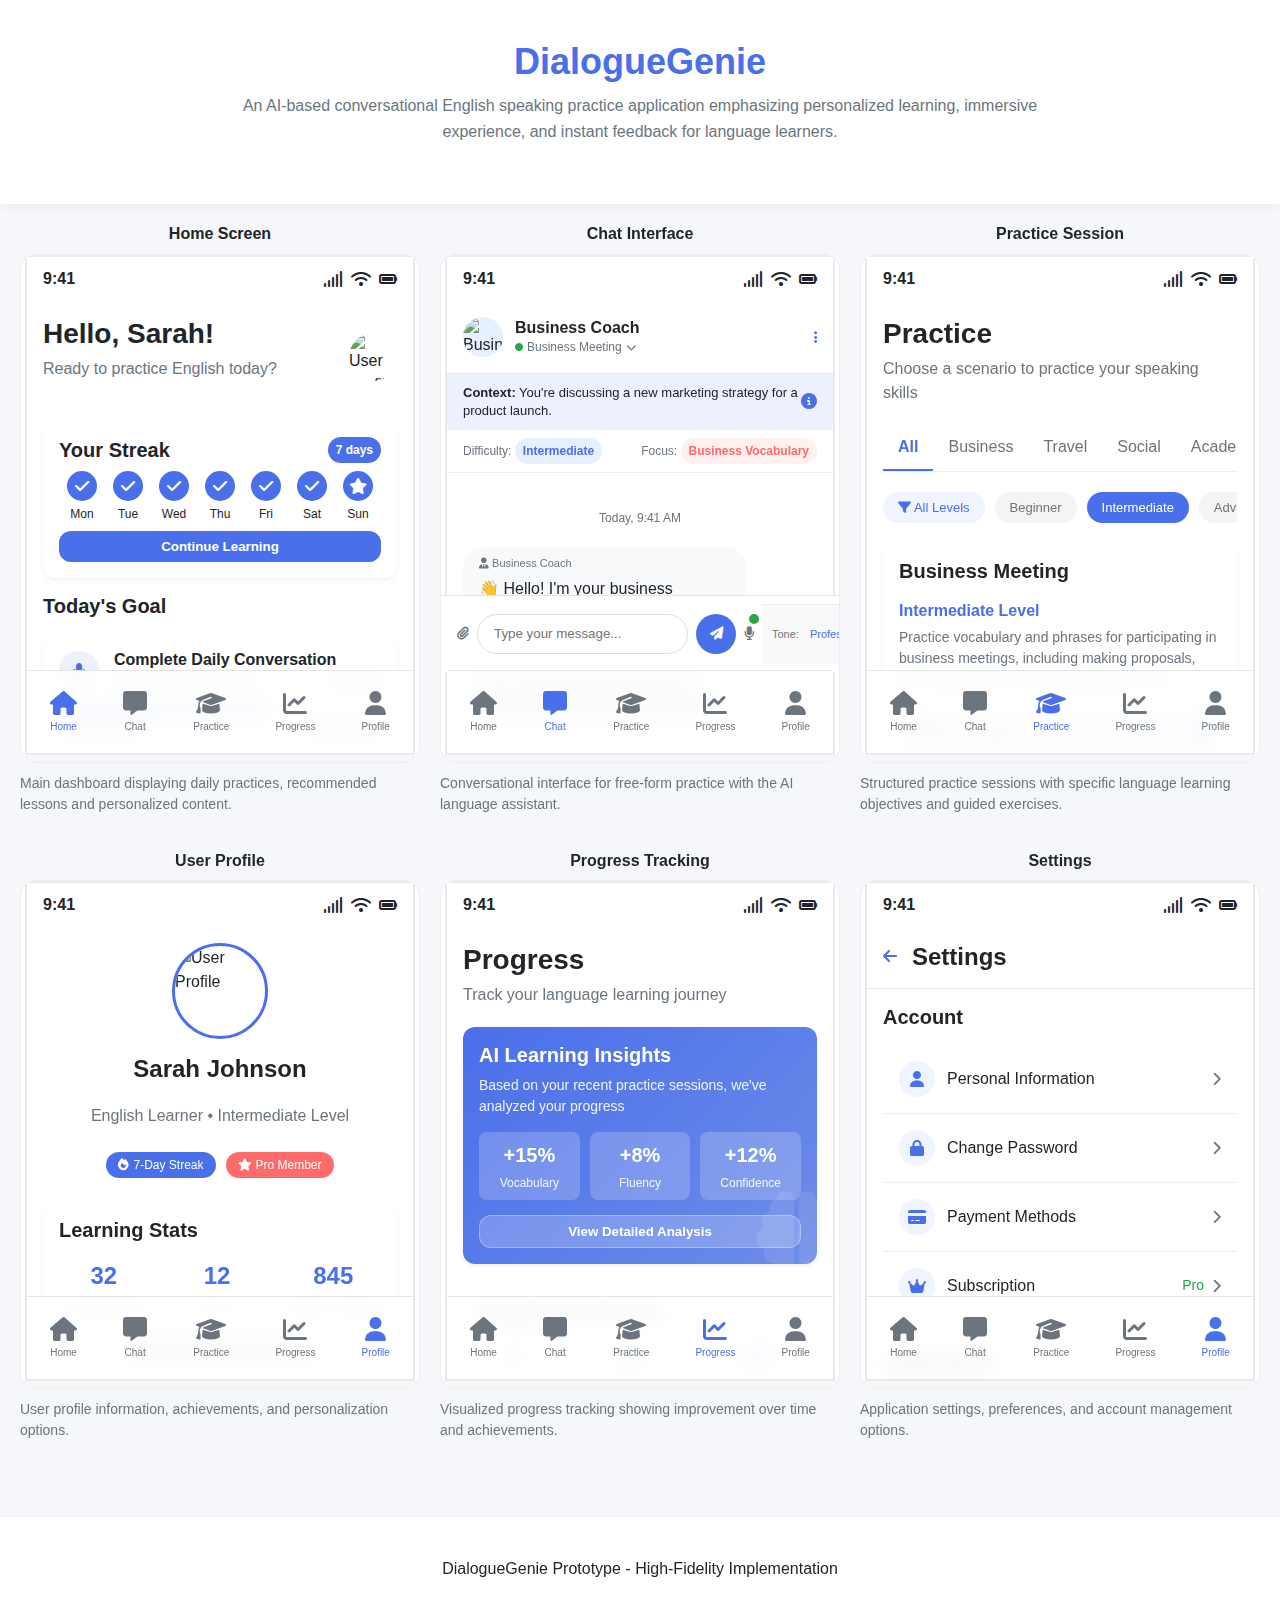
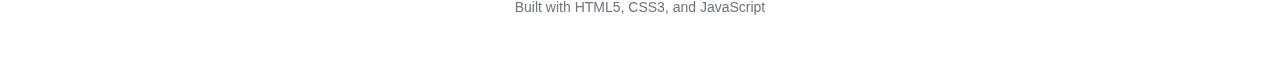
==== index.html @ bced8ba0 "test1" ====
<!DOCTYPE html>
<html lang="en">
<head>
  <meta charset="UTF-8">
  <meta name="viewport" content="width=device-width, initial-scale=1.0">
  <title>DialogueGenie - Language Learning App</title>
  <link rel="stylesheet" href="css/styles.css">
  <link rel="stylesheet" href="https://cdnjs.cloudflare.com/ajax/libs/font-awesome/6.4.0/css/all.min.css">
  <style>
    body {
      font-family: var(--font-family);
      background-color: #f5f7fa;
      margin: 0;
      padding: 0;
    }
    
    .project-header {
      text-align: center;
      padding: 40px 20px;
      background-color: white;
      box-shadow: 0 2px 10px rgba(0,0,0,0.05);
    }
    
    .project-title {
      font-size: 36px;
      color: var(--primary-color);
      margin-bottom: 10px;
    }
    
    .project-description {
      max-width: 800px;
      margin: 0 auto 20px;
      color: var(--text-secondary);
      line-height: 1.6;
    }
    
    .iframe-description {
      color: var(--text-secondary);
      font-size: 14px;
      margin-top: 10px;
      line-height: 1.5;
    }
  </style>
</head>
<body>
  <header class="project-header">
    <h1 class="project-title">DialogueGenie</h1>
    <p class="project-description">
      An AI-based conversational English speaking practice application emphasizing personalized learning, 
      immersive experience, and instant feedback for language learners.
    </p>
  </header>
  
  <div class="iframe-grid">
    <!-- Home Page -->
    <div class="iframe-container">
      <h2 class="iframe-title">Home Screen</h2>
      <div class="iframe-wrapper">
        <iframe src="home.html" title="Home Screen"></iframe>
      </div>
      <p class="iframe-description">
        Main dashboard displaying daily practices, recommended lessons and personalized content.
      </p>
    </div>
    
    <!-- Chat Page -->
    <div class="iframe-container">
      <h2 class="iframe-title">Chat Interface</h2>
      <div class="iframe-wrapper">
        <iframe src="chat.html" title="Chat Interface"></iframe>
      </div>
      <p class="iframe-description">
        Conversational interface for free-form practice with the AI language assistant.
      </p>
    </div>
    
    <!-- Practice Page -->
    <div class="iframe-container">
      <h2 class="iframe-title">Practice Session</h2>
      <div class="iframe-wrapper">
        <iframe src="practice.html" title="Practice Session"></iframe>
      </div>
      <p class="iframe-description">
        Structured practice sessions with specific language learning objectives and guided exercises.
      </p>
    </div>
    
    <!-- Profile Page -->
    <div class="iframe-container">
      <h2 class="iframe-title">User Profile</h2>
      <div class="iframe-wrapper">
        <iframe src="profile.html" title="User Profile"></iframe>
      </div>
      <p class="iframe-description">
        User profile information, achievements, and personalization options.
      </p>
    </div>
    
    <!-- Progress Page -->
    <div class="iframe-container">
      <h2 class="iframe-title">Progress Tracking</h2>
      <div class="iframe-wrapper">
        <iframe src="progress.html" title="Progress Tracking"></iframe>
      </div>
      <p class="iframe-description">
        Visualized progress tracking showing improvement over time and achievements.
      </p>
    </div>
    
    <!-- Settings Page -->
    <div class="iframe-container">
      <h2 class="iframe-title">Settings</h2>
      <div class="iframe-wrapper">
        <iframe src="settings.html" title="Settings"></iframe>
      </div>
      <p class="iframe-description">
        Application settings, preferences, and account management options.
      </p>
    </div>
  </div>
  
  <footer class="project-header" style="margin-top: 40px;">
    <p>DialogueGenie Prototype - High-Fidelity Implementation</p>
    <p style="font-size: 14px; color: var(--text-secondary);">
      Built with HTML5, CSS3, and JavaScript
    </p>
  </footer>
</body>
</html>
---- css/styles.css ----
/* DialogueGenie Application Styles */
/* Global CSS Variables */
:root {
  --primary-color: #4a6fea;
  --primary-dark: #3a5bd3;
  --secondary-color: #6c757d;
  --accent-color: #ff6b6b;
  --success-color: #28a745;
  --warning-color: #ffc107;
  --danger-color: #dc3545;
  --text-primary: #212529;
  --text-secondary: #6c757d;
  --text-light: #f8f9fa;
  --background-primary: #ffffff;
  --background-secondary: #f8f9fa;
  --border-radius: 12px;
  --border-radius-sm: 8px;
  --border-radius-lg: 16px;
  --spacing-xs: 4px;
  --spacing-sm: 8px;
  --spacing-md: 16px;
  --spacing-lg: 24px;
  --spacing-xl: 32px;
  --shadow-sm: 0 2px 4px rgba(0, 0, 0, 0.05);
  --shadow-md: 0 4px 6px rgba(0, 0, 0, 0.1);
  --shadow-lg: 0 10px 15px rgba(0, 0, 0, 0.1);
  --font-family: 'SF Pro Text', -apple-system, BlinkMacSystemFont, 'Segoe UI', Roboto, Oxygen, Ubuntu, Cantarell, 'Open Sans', 'Helvetica Neue', sans-serif;
}

/* Reset and Base Styles */
* {
  margin: 0;
  padding: 0;
  box-sizing: border-box;
}

body {
  font-family: var(--font-family);
  color: var(--text-primary);
  background-color: var(--background-primary);
  line-height: 1.5;
  -webkit-font-smoothing: antialiased;
}

/* Typography */
h1, h2, h3, h4, h5, h6 {
  margin-bottom: var(--spacing-md);
  font-weight: 600;
  line-height: 1.2;
}

h1 {
  font-size: 28px;
}

h2 {
  font-size: 24px;
}

h3 {
  font-size: 20px;
}

p {
  margin-bottom: var(--spacing-md);
}

a {
  color: var(--primary-color);
  text-decoration: none;
}

/* Layout Components */
.container {
  width: 100%;
  max-width: 390px; /* iPhone 16 Pro width */
  margin: 0 auto;
  padding: var(--spacing-md);
  overflow-x: hidden;
}

.screen {
  position: relative;
  border-radius: 40px;
  overflow: hidden;
  background: var(--background-primary);
  height: 844px; /* iPhone 16 Pro height */
  border: 2px solid #eaeaea;
  box-shadow: var(--shadow-lg);
}

/* iOS Status Bar */
.status-bar {
  height: 44px;
  padding: 0 var(--spacing-md);
  display: flex;
  justify-content: space-between;
  align-items: center;
  background-color: var(--background-primary);
  position: sticky;
  top: 0;
  z-index: 100;
}

.status-bar-time {
  font-weight: 600;
}

.status-bar-icons {
  display: flex;
  gap: var(--spacing-sm);
}

/* iOS Tab Bar */
.tab-bar {
  height: 83px;
  position: absolute;
  bottom: 0;
  left: 0;
  right: 0;
  display: flex;
  justify-content: space-around;
  align-items: center;
  background-color: rgba(255, 255, 255, 0.9);
  backdrop-filter: blur(10px);
  -webkit-backdrop-filter: blur(10px);
  border-top: 1px solid rgba(0, 0, 0, 0.1);
}

.tab-item {
  display: flex;
  flex-direction: column;
  align-items: center;
  gap: var(--spacing-xs);
  color: var(--text-secondary);
}

.tab-item.active {
  color: var(--primary-color);
}

.tab-icon {
  font-size: 24px;
}

.tab-label {
  font-size: 10px;
}

/* Common UI Components */
.card {
  background-color: var(--background-primary);
  border-radius: var(--border-radius);
  padding: var(--spacing-md);
  margin-bottom: var(--spacing-md);
  box-shadow: var(--shadow-sm);
}

.button {
  display: inline-flex;
  align-items: center;
  justify-content: center;
  padding: var(--spacing-sm) var(--spacing-md);
  border-radius: var(--border-radius);
  font-weight: 600;
  cursor: pointer;
  transition: all 0.2s ease;
  outline: none;
  border: none;
}

.button-primary {
  background-color: var(--primary-color);
  color: white;
}

.button-secondary {
  background-color: var(--background-secondary);
  color: var(--text-primary);
}

.button-accent {
  background-color: var(--accent-color);
  color: white;
}

.avatar {
  width: 48px;
  height: 48px;
  border-radius: 50%;
  object-fit: cover;
}

.badge {
  display: inline-flex;
  padding: var(--spacing-xs) var(--spacing-sm);
  border-radius: 16px;
  font-size: 12px;
  font-weight: 600;
}

.badge-primary {
  background-color: var(--primary-color);
  color: white;
}

.badge-success {
  background-color: var(--success-color);
  color: white;
}

/* Form Elements */
.input-group {
  margin-bottom: var(--spacing-md);
}

.input-label {
  display: block;
  margin-bottom: var(--spacing-xs);
  font-weight: 500;
}

.input {
  width: 100%;
  padding: var(--spacing-sm) var(--spacing-md);
  border-radius: var(--border-radius);
  border: 1px solid #ddd;
  outline: none;
  font-family: var(--font-family);
  font-size: 16px;
}

.input:focus {
  border-color: var(--primary-color);
}

/* Conversation Components */
.chat-bubble {
  max-width: 80%;
  padding: var(--spacing-sm) var(--spacing-md);
  margin-bottom: var(--spacing-sm);
  border-radius: 20px;
}

.chat-bubble-user {
  background-color: var(--primary-color);
  color: white;
  align-self: flex-end;
  border-bottom-right-radius: 4px;
}

.chat-bubble-ai {
  background-color: var(--background-secondary);
  color: var(--text-primary);
  align-self: flex-start;
  border-bottom-left-radius: 4px;
}

.chat-container {
  display: flex;
  flex-direction: column;
  padding: var(--spacing-md);
  overflow-y: auto;
  height: calc(100% - 130px); /* Account for status bar and tab bar */
}

/* Home Page */
.home-header {
  display: flex;
  align-items: center;
  justify-content: space-between;
  margin-bottom: var(--spacing-lg);
}

.lessons-grid {
  display: grid;
  grid-template-columns: 1fr 1fr;
  gap: var(--spacing-md);
}

/* Progress Page */
.progress-chart {
  height: 200px;
  margin-bottom: var(--spacing-lg);
}

.stats-grid {
  display: grid;
  grid-template-columns: 1fr 1fr;
  gap: var(--spacing-md);
}

/* Profile Page */
.profile-header {
  display: flex;
  flex-direction: column;
  align-items: center;
  gap: var(--spacing-md);
  margin-bottom: var(--spacing-lg);
}

.profile-avatar {
  width: 96px;
  height: 96px;
  border-radius: 50%;
  object-fit: cover;
  border: 3px solid var(--primary-color);
}

/* Settings Page */
.settings-list {
  list-style: none;
}

.settings-item {
  padding: var(--spacing-md);
  border-bottom: 1px solid #eee;
  display: flex;
  justify-content: space-between;
  align-items: center;
}

/* Chat Page */
.chat-input-container {
  position: fixed;
  bottom: 83px;
  left: 0;
  right: 0;
  display: flex;
  align-items: center;
  padding: var(--spacing-sm);
  background-color: var(--background-primary);
  border-top: 1px solid rgba(0, 0, 0, 0.1);
}

.chat-input {
  flex: 1;
  padding: var(--spacing-sm) var(--spacing-md);
  border-radius: 24px;
  border: 1px solid #ddd;
  margin-right: var(--spacing-sm);
}

/* Practice Page */
.practice-card {
  margin-bottom: var(--spacing-lg);
}

.practice-topic {
  font-weight: 600;
  color: var(--primary-color);
  margin-bottom: var(--spacing-xs);
}

/* Index Page (Iframe Grid) */
.iframe-grid {
  display: grid;
  grid-template-columns: repeat(3, 1fr);
  gap: 20px;
  padding: 20px;
}

.iframe-container {
  display: flex;
  flex-direction: column;
  align-items: center;
}

.iframe-title {
  margin-bottom: 10px;
  font-size: 16px;
  font-weight: 600;
  text-align: center;
}

.iframe-wrapper {
  width: 100%;
  border-radius: 16px;
  overflow: hidden;
  box-shadow: var(--shadow);
  border: 1px solid #eee;
}

iframe {
  width: 100%;
  height: 500px;
  border: none;
}

/* Utility Classes */
.text-center {
  text-align: center;
}

.flex {
  display: flex;
}

.flex-col {
  flex-direction: column;
}

.items-center {
  align-items: center;
}

.justify-between {
  justify-content: space-between;
}

.gap-sm {
  gap: var(--spacing-sm);
}

.gap-md {
  gap: var(--spacing-md);
}

.mb-sm {
  margin-bottom: var(--spacing-sm);
}

.mb-md {
  margin-bottom: var(--spacing-md);
}

.mb-lg {
  margin-bottom: var(--spacing-lg);
}

/* Media Queries for Responsive Design */
@media (max-width: 768px) {
  .iframe-grid {
    grid-template-columns: repeat(2, 1fr);
  }
}

@media (max-width: 480px) {
  .iframe-grid {
    grid-template-columns: 1fr;
  }
}

/* Character Card Styles (NEW) */
.character-selection {
  margin-bottom: var(--spacing-md);
}

.character-grid {
  display: grid;
  grid-template-columns: repeat(2, 1fr);
  grid-gap: 15px;
}

.character-card {
  background-color: var(--background-primary);
  border-radius: var(--border-radius);
  padding: var(--spacing-md);
  box-shadow: var(--shadow-sm);
  border: 1px solid #eee;
  cursor: pointer;
  transition: all 0.2s ease;
  position: relative;
  display: flex;
  flex-direction: column;
  align-items: center;
  text-align: center;
}

.character-card:hover {
  transform: translateY(-2px);
  box-shadow: var(--shadow-md);
}

.character-card.selected {
  border: 2px solid var(--primary-color);
  background-color: rgba(74, 111, 234, 0.05);
}

.character-avatar {
  width: 60px;
  height: 60px;
  border-radius: 50%;
  overflow: hidden;
  margin-bottom: 10px;
}

.character-avatar img {
  width: 100%;
  height: 100%;
  object-fit: cover;
}

.custom-avatar {
  background-color: var(--primary-color);
  display: flex;
  align-items: center;
  justify-content: center;
  color: white;
  font-size: 24px;
}

.character-role {
  font-size: 12px;
  color: var(--text-secondary);
  margin-bottom: 8px;
}

.character-tag {
  position: absolute;
  top: 10px;
  right: 10px;
  background-color: var(--primary-color);
  color: white;
  font-size: 10px;
  padding: 2px 6px;
  border-radius: 10px;
}

.custom-tag {
  background-color: var(--accent-color);
}

.create-character-card {
  border: 1px dashed var(--primary-color);
  display: flex;
  flex-direction: column;
  align-items: center;
  justify-content: center;
  background-color: rgba(74, 111, 234, 0.05);
}

.create-character-btn {
  background: none;
  border: none;
  color: var(--primary-color);
  font-size: 14px;
  font-weight: 500;
  cursor: pointer;
  display: flex;
  flex-direction: column;
  align-items: center;
}

.create-character-btn i {
  font-size: 24px;
  margin-bottom: 8px;
}

/* Toast Notification (NEW) */
.toast {
  position: fixed;
  bottom: 30px;
  left: 50%;
  transform: translateX(-50%) translateY(100px);
  background-color: rgba(33, 37, 41, 0.9);
  color: white;
  padding: 12px 20px;
  border-radius: 8px;
  font-size: 14px;
  box-shadow: var(--shadow-md);
  z-index: 1000;
  opacity: 0;
  transition: all 0.3s ease;
}

.toast.show {
  transform: translateX(-50%) translateY(0);
  opacity: 1;
}

/* Feedback Container (NEW) */
.feedback-container {
  background-color: white;
  border-radius: var(--border-radius);
  padding: var(--spacing-md);
  margin-bottom: var(--spacing-md);
  box-shadow: var(--shadow-md);
  transform: translateY(20px);
  opacity: 0;
  transition: all 0.3s ease;
}

.feedback-container.show {
  transform: translateY(0);
  opacity: 1;
}

.feedback-header {
  display: flex;
  justify-content: space-between;
  align-items: center;
  margin-bottom: var(--spacing-sm);
}

.feedback-score {
  font-weight: 600;
  color: var(--primary-color);
  font-size: 18px;
}

.feedback-details {
  margin-bottom: var(--spacing-md);
}

.feedback-metric {
  display: flex;
  align-items: center;
  margin-bottom: 8px;
  font-size: 13px;
}

.feedback-metric span:first-child {
  width: 100px;
}

.feedback-metric span:last-child {
  width: 40px;
  text-align: right;
}

.metric-bar {
  flex: 1;
  height: 6px;
  background-color: #eee;
  border-radius: 3px;
  margin: 0 10px;
  overflow: hidden;
}

.metric-fill {
  height: 100%;
  background-color: var(--primary-color);
  border-radius: 3px;
}

.feedback-analysis {
  display: flex;
  gap: 15px;
}

.feedback-strengths, .feedback-improvements {
  flex: 1;
}

.feedback-analysis h5 {
  font-size: 13px;
  margin-bottom: 5px;
  display: flex;
  align-items: center;
}

.feedback-analysis h5 i {
  margin-right: 5px;
}

.feedback-analysis ul {
  font-size: 12px;
  color: var(--text-secondary);
  padding-left: 25px;
}

/* Emotion Indicator (NEW) */
.emotion-indicator {
  position: relative;
}

/* Modal Styles (NEW) */
.modal-overlay {
  position: fixed;
  top: 0;
  left: 0;
  right: 0;
  bottom: 0;
  background-color: rgba(0, 0, 0, 0.5);
  display: flex;
  align-items: center;
  justify-content: center;
  z-index: 1000;
}

.modal-content {
  background-color: white;
  border-radius: var(--border-radius);
  width: 90%;
  max-width: 500px;
  max-height: 90vh;
  overflow-y: auto;
  box-shadow: var(--shadow-lg);
}

.modal-header {
  padding: var(--spacing-md);
  display: flex;
  justify-content: space-between;
  align-items: center;
  border-bottom: 1px solid #eee;
}

.modal-close {
  background: none;
  border: none;
  font-size: 18px;
  cursor: pointer;
  color: var(--text-secondary);
}

.modal-body {
  padding: var(--spacing-md);
}

.modal-footer {
  padding: var(--spacing-md);
  display: flex;
  justify-content: flex-end;
  gap: 10px;
  border-top: 1px solid #eee;
}

.form-group {
  margin-bottom: var(--spacing-md);
}

.form-group label {
  display: block;
  margin-bottom: 8px;
  font-weight: 500;
}

.form-input, .form-select, .form-textarea {
  width: 100%;
  padding: 10px;
  border: 1px solid #ddd;
  border-radius: 8px;
  font-size: 14px;
}

.form-textarea {
  min-height: 100px;
  resize: vertical;
}

.trait-selectors {
  display: flex;
  flex-wrap: wrap;
  gap: 10px;
}

.trait-item {
  display: flex;
  align-items: center;
  gap: 5px;
}

/* Difficulty Slider (NEW) */
.difficulty-slider {
  position: absolute;
  width: 16px;
  height: 16px;
  background-color: var(--primary-color);
  border-radius: 50%;
  top: 50%;
  transform: translateY(-50%);
  left: 50%;
  box-shadow: 0 2px 4px rgba(0,0,0,0.2);
  transition: left 0.3s ease;
}

/* Active Microphone (NEW) */
button.active i.fa-microphone {
  color: var(--accent-color);
  animation: pulse 1.5s infinite;
}

@keyframes pulse {
  0% {
    transform: scale(1);
  }
  50% {
    transform: scale(1.2);
  }
  100% {
    transform: scale(1);
  }
}

/* AI Insights Banner Animation (NEW) */
.insights-icon {
  animation: float 3s ease-in-out infinite;
}

@keyframes float {
  0% {
    transform: translateY(0px);
  }
  50% {
    transform: translateY(-10px);
  }
  100% {
    transform: translateY(0px);
  }
}

/* Media Queries */
@media (max-width: 480px) {
  .screen {
    width: 100%;
    height: 100vh;
    border-radius: 0;
  }
  
  .container {
    padding: 0;
  }
}

/* Responsive Stats Grid */
.stats-grid {
  display: grid;
  grid-template-columns: repeat(2, 1fr);
  grid-gap: 15px;
}
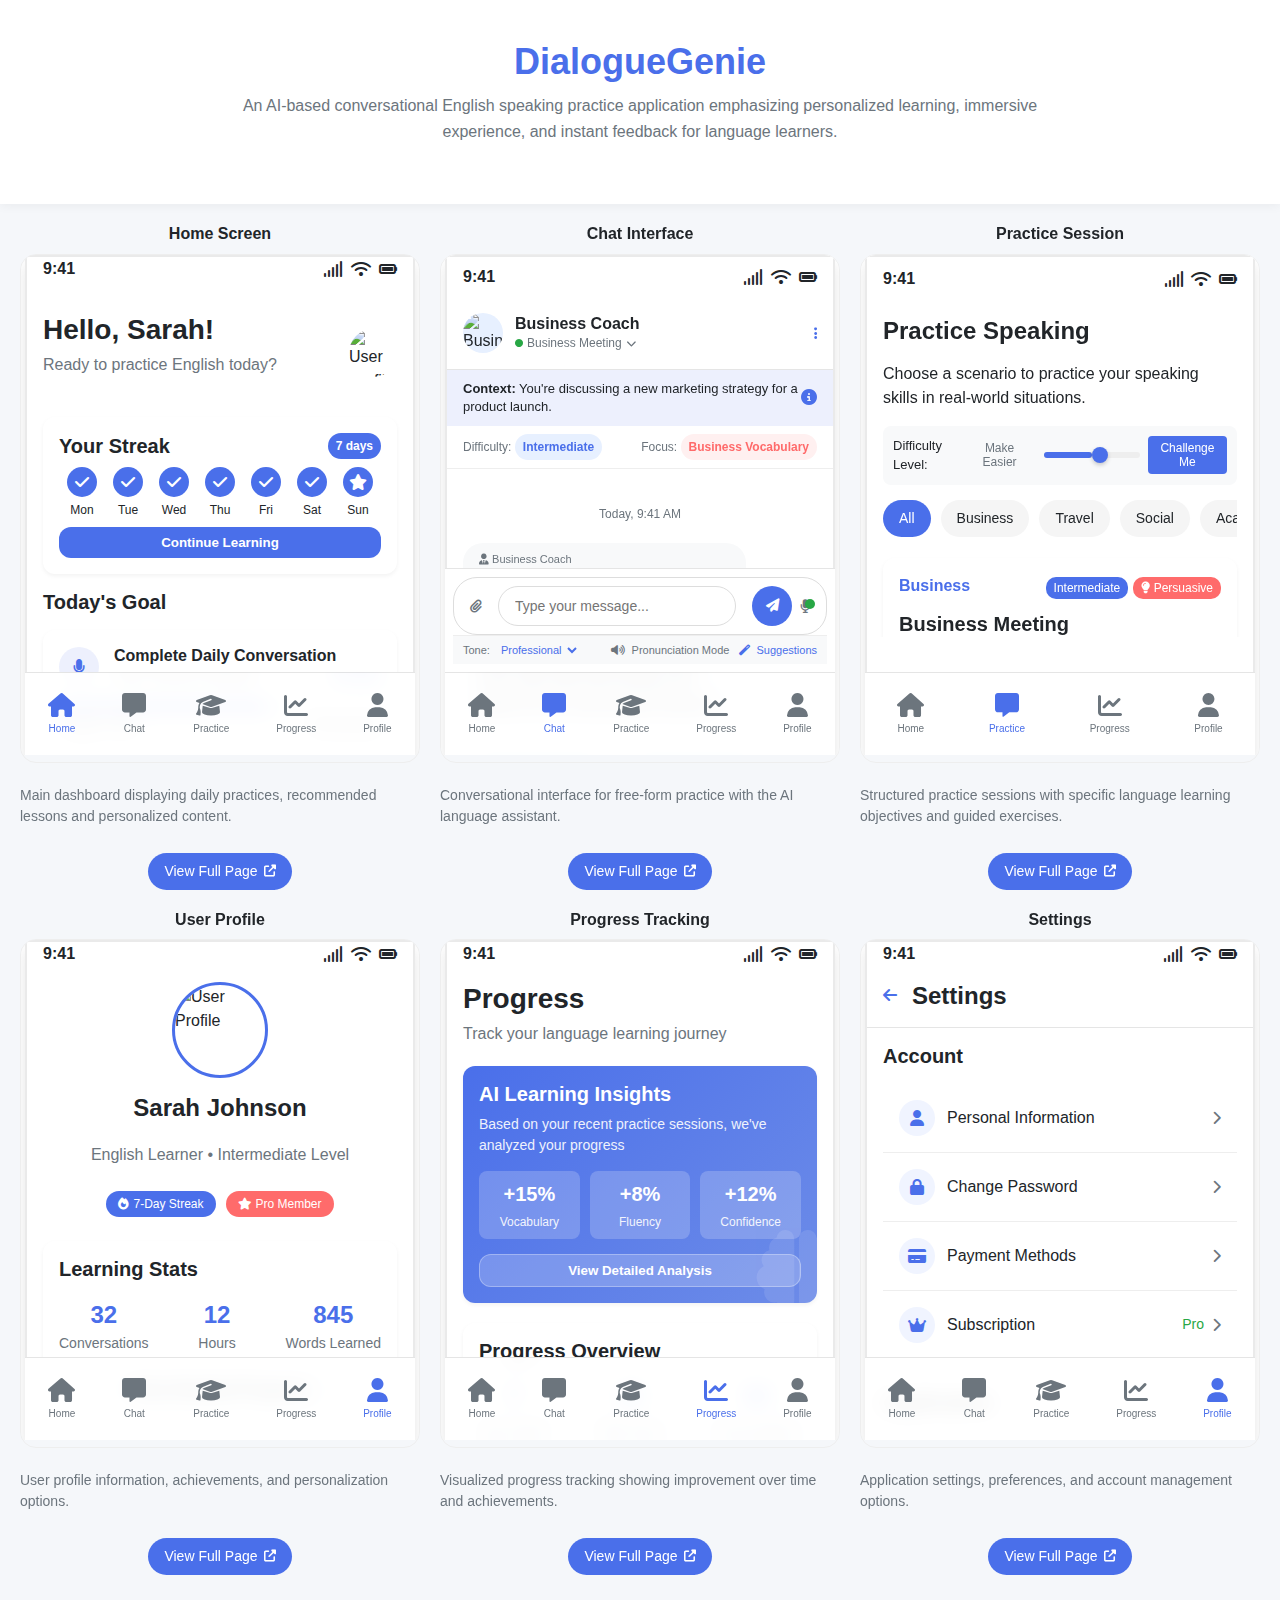
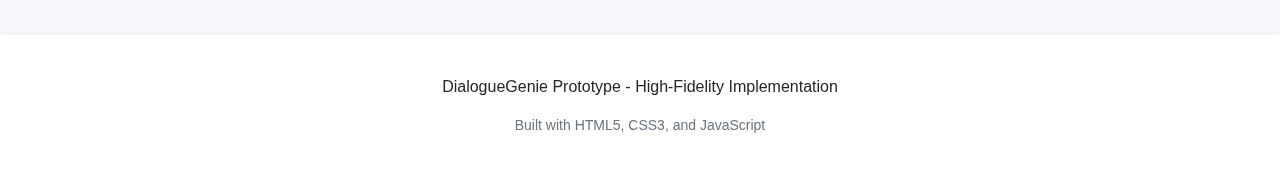
==== commit 253b2cba: "test5" ====
--- a/index.html
+++ b/index.html
@@ -61,6 +61,9 @@
       <p class="iframe-description">
         Main dashboard displaying daily practices, recommended lessons and personalized content.
       </p>
+      <a href="home.html" target="_blank" class="view-full-page">
+        View Full Page <i class="fas fa-external-link-alt"></i>
+      </a>
     </div>
     
     <!-- Chat Page -->
@@ -72,6 +75,9 @@
       <p class="iframe-description">
         Conversational interface for free-form practice with the AI language assistant.
       </p>
+      <a href="chat.html" target="_blank" class="view-full-page">
+        View Full Page <i class="fas fa-external-link-alt"></i>
+      </a>
     </div>
     
     <!-- Practice Page -->
@@ -83,6 +89,9 @@
       <p class="iframe-description">
         Structured practice sessions with specific language learning objectives and guided exercises.
       </p>
+      <a href="practice.html" target="_blank" class="view-full-page">
+        View Full Page <i class="fas fa-external-link-alt"></i>
+      </a>
     </div>
     
     <!-- Profile Page -->
@@ -94,6 +103,9 @@
       <p class="iframe-description">
         User profile information, achievements, and personalization options.
       </p>
+      <a href="profile.html" target="_blank" class="view-full-page">
+        View Full Page <i class="fas fa-external-link-alt"></i>
+      </a>
     </div>
     
     <!-- Progress Page -->
@@ -105,6 +117,9 @@
       <p class="iframe-description">
         Visualized progress tracking showing improvement over time and achievements.
       </p>
+      <a href="progress.html" target="_blank" class="view-full-page">
+        View Full Page <i class="fas fa-external-link-alt"></i>
+      </a>
     </div>
     
     <!-- Settings Page -->
@@ -116,6 +131,9 @@
       <p class="iframe-description">
         Application settings, preferences, and account management options.
       </p>
+      <a href="settings.html" target="_blank" class="view-full-page">
+        View Full Page <i class="fas fa-external-link-alt"></i>
+      </a>
     </div>
   </div>
   
--- a/css/styles.css
+++ b/css/styles.css
@@ -75,18 +75,29 @@
   width: 100%;
   max-width: 390px; /* iPhone 16 Pro width */
   margin: 0 auto;
-  padding: var(--spacing-md);
-  overflow-x: hidden;
+  height: 100%;
+  position: relative;
 }
 
 .screen {
   position: relative;
   border-radius: 40px;
-  overflow: hidden;
   background: var(--background-primary);
   height: 844px; /* iPhone 16 Pro height */
+  width: 390px; /* iPhone 14 Pro width */
   border: 2px solid #eaeaea;
   box-shadow: var(--shadow-lg);
+  margin: 0 auto;
+  display: flex;
+  flex-direction: column;
+}
+
+/* Main Content Area */
+.main-content {
+  flex: 1;
+  padding: var(--spacing-md);
+  padding-bottom: calc(83px + var(--spacing-md)); /* Account for tab bar height plus padding */
+  position: relative;
 }
 
 /* iOS Status Bar */
@@ -100,6 +111,7 @@
   position: sticky;
   top: 0;
   z-index: 100;
+  width: 100%;
 }
 
 .status-bar-time {
@@ -114,10 +126,11 @@
 /* iOS Tab Bar */
 .tab-bar {
   height: 83px;
-  position: absolute;
+  position: fixed;
   bottom: 0;
-  left: 0;
-  right: 0;
+  left: 50%;
+  transform: translateX(-50%);
+  width: 390px; /* Match screen width */
   display: flex;
   justify-content: space-around;
   align-items: center;
@@ -125,6 +138,7 @@
   backdrop-filter: blur(10px);
   -webkit-backdrop-filter: blur(10px);
   border-top: 1px solid rgba(0, 0, 0, 0.1);
+  z-index: 100;
 }
 
 .tab-item {
@@ -259,9 +273,10 @@
 .chat-container {
   display: flex;
   flex-direction: column;
+  height: calc(100vh - 200px); /* Adjust height to account for input container and headers */
+  overflow-y: auto;
   padding: var(--spacing-md);
-  overflow-y: auto;
-  height: calc(100% - 130px); /* Account for status bar and tab bar */
+  padding-bottom: 100px; /* Space for input container */
 }
 
 /* Home Page */
@@ -270,12 +285,14 @@
   align-items: center;
   justify-content: space-between;
   margin-bottom: var(--spacing-lg);
+  padding-top: var(--spacing-md);
 }
 
 .lessons-grid {
   display: grid;
   grid-template-columns: 1fr 1fr;
   gap: var(--spacing-md);
+  margin-bottom: var(--spacing-lg);
 }
 
 /* Progress Page */
@@ -320,17 +337,17 @@
   align-items: center;
 }
 
-/* Chat Page */
+/* Chat Components */
 .chat-input-container {
   position: fixed;
-  bottom: 83px;
-  left: 0;
-  right: 0;
-  display: flex;
-  align-items: center;
-  padding: var(--spacing-sm);
+  bottom: 83px; /* Height of the tab bar */
+  left: 50%;
+  transform: translateX(-50%);
+  width: 390px; /* Match screen width */
   background-color: var(--background-primary);
   border-top: 1px solid rgba(0, 0, 0, 0.1);
+  padding: var(--spacing-sm);
+  z-index: 10;
 }
 
 .chat-input {
@@ -338,7 +355,19 @@
   padding: var(--spacing-sm) var(--spacing-md);
   border-radius: 24px;
   border: 1px solid #ddd;
-  margin-right: var(--spacing-sm);
+  margin: 0 var(--spacing-sm);
+  height: 40px;
+  font-size: 14px;
+}
+
+.input-controls {
+  display: flex;
+  align-items: center;
+  width: 100%;
+  background-color: var(--background-primary);
+  padding: 8px;
+  border-radius: 24px;
+  border: 1px solid #ddd;
 }
 
 /* Practice Page */
@@ -379,12 +408,41 @@
   overflow: hidden;
   box-shadow: var(--shadow);
   border: 1px solid #eee;
+  margin-bottom: 12px;
 }
 
 iframe {
   width: 100%;
   height: 500px;
   border: none;
+}
+
+.view-full-page {
+  display: inline-flex;
+  align-items: center;
+  justify-content: center;
+  padding: 8px 16px;
+  background-color: var(--primary-color);
+  color: white;
+  border-radius: 20px;
+  font-size: 14px;
+  font-weight: 500;
+  text-decoration: none;
+  transition: all 0.2s ease;
+  margin-top: 10px;
+  border: none;
+  cursor: pointer;
+}
+
+.view-full-page:hover {
+  background-color: var(--primary-dark);
+  transform: translateY(-1px);
+  box-shadow: var(--shadow-md);
+}
+
+.view-full-page i {
+  margin-left: 6px;
+  font-size: 12px;
 }
 
 /* Utility Classes */
@@ -819,4 +877,462 @@
   display: grid;
   grid-template-columns: repeat(2, 1fr);
   grid-gap: 15px;
+}
+
+/* Practice Session Styles (NEW) */
+.practice-main-content {
+  position: relative;
+  z-index: 1;
+}
+
+.practice-session-overlay {
+  position: fixed;
+  top: 0;
+  left: 0;
+  right: 0;
+  bottom: 0;
+  background-color: var(--background-primary);
+  z-index: 10;
+  overflow-y: auto;
+}
+
+.practice-session-container {
+  display: flex;
+  flex-direction: column;
+  height: 100%;
+  padding: var(--spacing-md);
+  padding-bottom: 80px; /* Make room for the input container */
+}
+
+.practice-session-header {
+  display: flex;
+  align-items: center;
+  margin-bottom: 20px;
+}
+
+.practice-back-button {
+  background: none;
+  border: none;
+  color: var(--primary-color);
+  font-size: 20px;
+  margin-right: 15px;
+  cursor: pointer;
+}
+
+.practice-exercise-badge {
+  margin-left: auto;
+  background-color: var(--primary-color);
+  color: white;
+  font-size: 12px;
+  padding: 4px 8px;
+  border-radius: 12px;
+}
+
+.difficulty-controls {
+  margin-bottom: 15px;
+  background-color: #f8f9fa;
+  padding: 10px;
+  border-radius: 8px;
+  display: flex;
+  justify-content: space-between;
+  align-items: center;
+}
+
+.difficulty-controls > div:first-child {
+  font-size: 13px;
+  font-weight: 500;
+  color: var(--text-primary);
+}
+
+.difficulty-controls span i {
+  color: var(--primary-color);
+}
+
+.make-easier-btn {
+  background: none;
+  border: none;
+  padding: 5px 10px;
+  border-radius: 4px;
+  color: var(--text-secondary);
+  font-size: 12px;
+  cursor: pointer;
+}
+
+.challenge-btn {
+  background-color: var(--primary-color);
+  border: none;
+  padding: 5px 10px;
+  border-radius: 4px;
+  color: white;
+  font-size: 12px;
+  cursor: pointer;
+}
+
+.scenario-container {
+  background-color: #f8f9fa;
+  border-radius: 12px;
+  padding: 16px;
+  margin-bottom: 20px;
+}
+
+.scenario-container h4 {
+  margin-bottom: 8px;
+}
+
+.scenario-container p {
+  font-size: 14px;
+  margin-bottom: 8px;
+}
+
+.key-phrases-container {
+  margin-top: 12px;
+  padding-top: 12px;
+  border-top: 1px solid rgba(0,0,0,0.05);
+}
+
+.key-phrases-header {
+  font-size: 13px;
+  color: var(--primary-color);
+  margin-bottom: 8px;
+}
+
+.key-phrases-list {
+  display: flex;
+  flex-wrap: wrap;
+  gap: 6px;
+}
+
+.key-phrase {
+  font-size: 12px;
+  padding: 3px 8px;
+  background-color: rgba(74, 111, 234, 0.1);
+  border-radius: 12px;
+  color: var(--primary-color);
+}
+
+.tone-guidance {
+  margin-top: 12px;
+  padding-top: 12px;
+  border-top: 1px solid rgba(0,0,0,0.05);
+  display: flex;
+  justify-content: space-between;
+}
+
+.tone-suggestion {
+  font-size: 13px;
+  color: var(--accent-color);
+}
+
+.tone-suggestion span {
+  font-weight: 500;
+}
+
+.pronunciation-focus {
+  font-size: 13px;
+  color: var(--success-color);
+}
+
+.pronunciation-focus span {
+  font-weight: 500;
+}
+
+.practice-chat-container {
+  flex: 1;
+  overflow-y: auto;
+  margin-bottom: 20px;
+}
+
+.emotion-icon {
+  position: absolute;
+  top: -10px;
+  left: -10px;
+  width: 22px;
+  height: 22px;
+  border-radius: 50%;
+  background-color: white;
+  display: flex;
+  align-items: center;
+  justify-content: center;
+  box-shadow: 0 2px 4px rgba(0,0,0,0.1);
+}
+
+.emotion-icon i {
+  font-size: 12px;
+  color: var(--primary-color);
+}
+
+.tone-indicator {
+  margin-bottom: 5px;
+  font-size: 11px;
+  color: var(--text-secondary);
+}
+
+.tone-indicator i {
+  color: var(--success-color);
+}
+
+.practice-input-container {
+  position: fixed;
+  bottom: 0;
+  left: 0;
+  right: 0;
+  padding: var(--spacing-md);
+  background-color: var(--background-primary);
+  box-shadow: 0 -2px 10px rgba(0,0,0,0.05);
+  z-index: 11;
+}
+
+.voice-recognition-status {
+  margin-bottom: 10px;
+  padding: 8px 12px;
+  border-radius: 8px;
+  background-color: rgba(40, 167, 69, 0.1);
+  display: flex;
+  justify-content: space-between;
+  align-items: center;
+}
+
+.voice-recognition-status > div:first-child {
+  font-size: 13px;
+  color: var(--success-color);
+}
+
+.voice-recognition-status > div:last-child {
+  font-size: 13px;
+  color: var(--text-secondary);
+}
+
+.voice-recognition-status i.fa-magic {
+  margin-right: 3px;
+  color: var(--primary-color);
+}
+
+.input-controls {
+  display: flex;
+  align-items: center;
+}
+
+.mic-button {
+  background: none;
+  border: none;
+  color: var(--text-secondary);
+  padding: 0 8px;
+  margin-right: 8px;
+  position: relative;
+  cursor: pointer;
+}
+
+.mic-active-indicator {
+  position: absolute;
+  width: 8px;
+  height: 8px;
+  background-color: var(--success-color);
+  border-radius: 50%;
+  top: 0;
+  right: 3px;
+}
+
+.send-button {
+  background: var(--primary-color);
+  border: none;
+  width: 40px;
+  height: 40px;
+  border-radius: 50%;
+  display: flex;
+  align-items: center;
+  justify-content: center;
+  margin-left: 8px;
+  cursor: pointer;
+}
+
+.send-button i {
+  color: white;
+}
+
+.speaking-suggestions {
+  margin-top: 10px;
+  padding: 8px 12px;
+  border-radius: 8px;
+  background-color: rgba(74, 111, 234, 0.05);
+  font-size: 12px;
+  color: var(--text-secondary);
+}
+
+.suggestion-chips {
+  display: flex;
+  align-items: center;
+  gap: 10px;
+  overflow-x: auto;
+  padding-bottom: 4px;
+}
+
+.suggestion-chip {
+  padding: 3px 8px;
+  background-color: rgba(74, 111, 234, 0.1);
+  border-radius: 12px;
+  color: var(--primary-color);
+  white-space: nowrap;
+  cursor: pointer;
+}
+
+/* Character Creation Styles */
+.character-creation-modal .modal-body {
+  max-height: 70vh;
+  overflow-y: auto;
+}
+
+.avatar-selector {
+  display: flex;
+  gap: 10px;
+  margin-top: 10px;
+  overflow-x: auto;
+  padding-bottom: 10px;
+}
+
+.avatar-option {
+  text-align: center;
+  cursor: pointer;
+}
+
+.avatar-circle {
+  width: 60px;
+  height: 60px;
+  border-radius: 50%;
+  overflow: hidden;
+  border: 2px solid transparent;
+  transition: all 0.2s ease;
+}
+
+.avatar-circle:hover {
+  border-color: var(--primary-color-light);
+  transform: scale(1.05);
+}
+
+.avatar-circle.selected {
+  border: 2px solid var(--primary-color);
+}
+
+.avatar-circle img {
+  width: 100%;
+  height: 100%;
+  object-fit: cover;
+}
+
+.field-pill, .topic-pill {
+  padding: 8px 12px;
+  background-color: rgba(74, 111, 234, 0.1);
+  border-radius: 16px;
+  color: var(--primary-color);
+  display: inline-flex;
+  align-items: center;
+  cursor: pointer;
+  transition: all 0.2s ease;
+}
+
+.field-pill:hover, .topic-pill:hover {
+  background-color: rgba(74, 111, 234, 0.2);
+}
+
+.field-pill.selected, .topic-pill.selected {
+  background-color: rgba(74, 111, 234, 0.3);
+  font-weight: 500;
+}
+
+.field-pill input, .topic-pill input {
+  margin-right: 5px;
+}
+
+.topic-pill {
+  padding: 6px 12px;
+  font-size: 12px;
+}
+
+.progress-label {
+  font-size: 12px;
+  color: var(--text-secondary);
+  margin-bottom: 5px;
+  display: block;
+}
+
+.speech-speed-slider {
+  flex: 1;
+  height: 4px;
+  -webkit-appearance: none;
+  background: linear-gradient(to right, var(--primary-color-light), var(--primary-color));
+  border-radius: 2px;
+}
+
+.speech-speed-slider::-webkit-slider-thumb {
+  -webkit-appearance: none;
+  width: 14px;
+  height: 14px;
+  border-radius: 50%;
+  background: var(--primary-color);
+  cursor: pointer;
+  border: 2px solid white;
+  box-shadow: 0 1px 3px rgba(0,0,0,0.2);
+}
+
+.custom-character-badge {
+  position: absolute;
+  top: 0;
+  right: 0;
+  background-color: var(--accent-color);
+  color: white;
+  border-radius: 50%;
+  width: 20px;
+  height: 20px;
+  display: flex;
+  align-items: center;
+  justify-content: center;
+  font-size: 10px;
+}
+
+.character-controls {
+  display: flex;
+  gap: 10px;
+  justify-content: space-between;
+}
+
+.trait-selectors {
+  display: flex;
+  flex-wrap: wrap;
+  gap: 8px;
+  margin-bottom: 10px;
+}
+
+.trait-item {
+  display: flex;
+  align-items: center;
+  margin-right: 12px;
+  margin-bottom: 8px;
+  cursor: pointer;
+}
+
+.trait-item input {
+  margin-right: 5px;
+}
+
+.form-textarea {
+  width: 100%;
+  padding: 10px;
+  border: 1px solid var(--border-color);
+  border-radius: 8px;
+  font-family: inherit;
+  min-height: 80px;
+  resize: vertical;
+  margin-bottom: 5px;
+}
+
+.form-textarea:focus {
+  outline: none;
+  border-color: var(--primary-color);
+}
+
+/* Enhanced Input Controls */
+.chat-input-container .input-controls {
+  display: flex;
+  align-items: center;
+  width: 100%;
+  background-color: var(--background-primary);
 } 